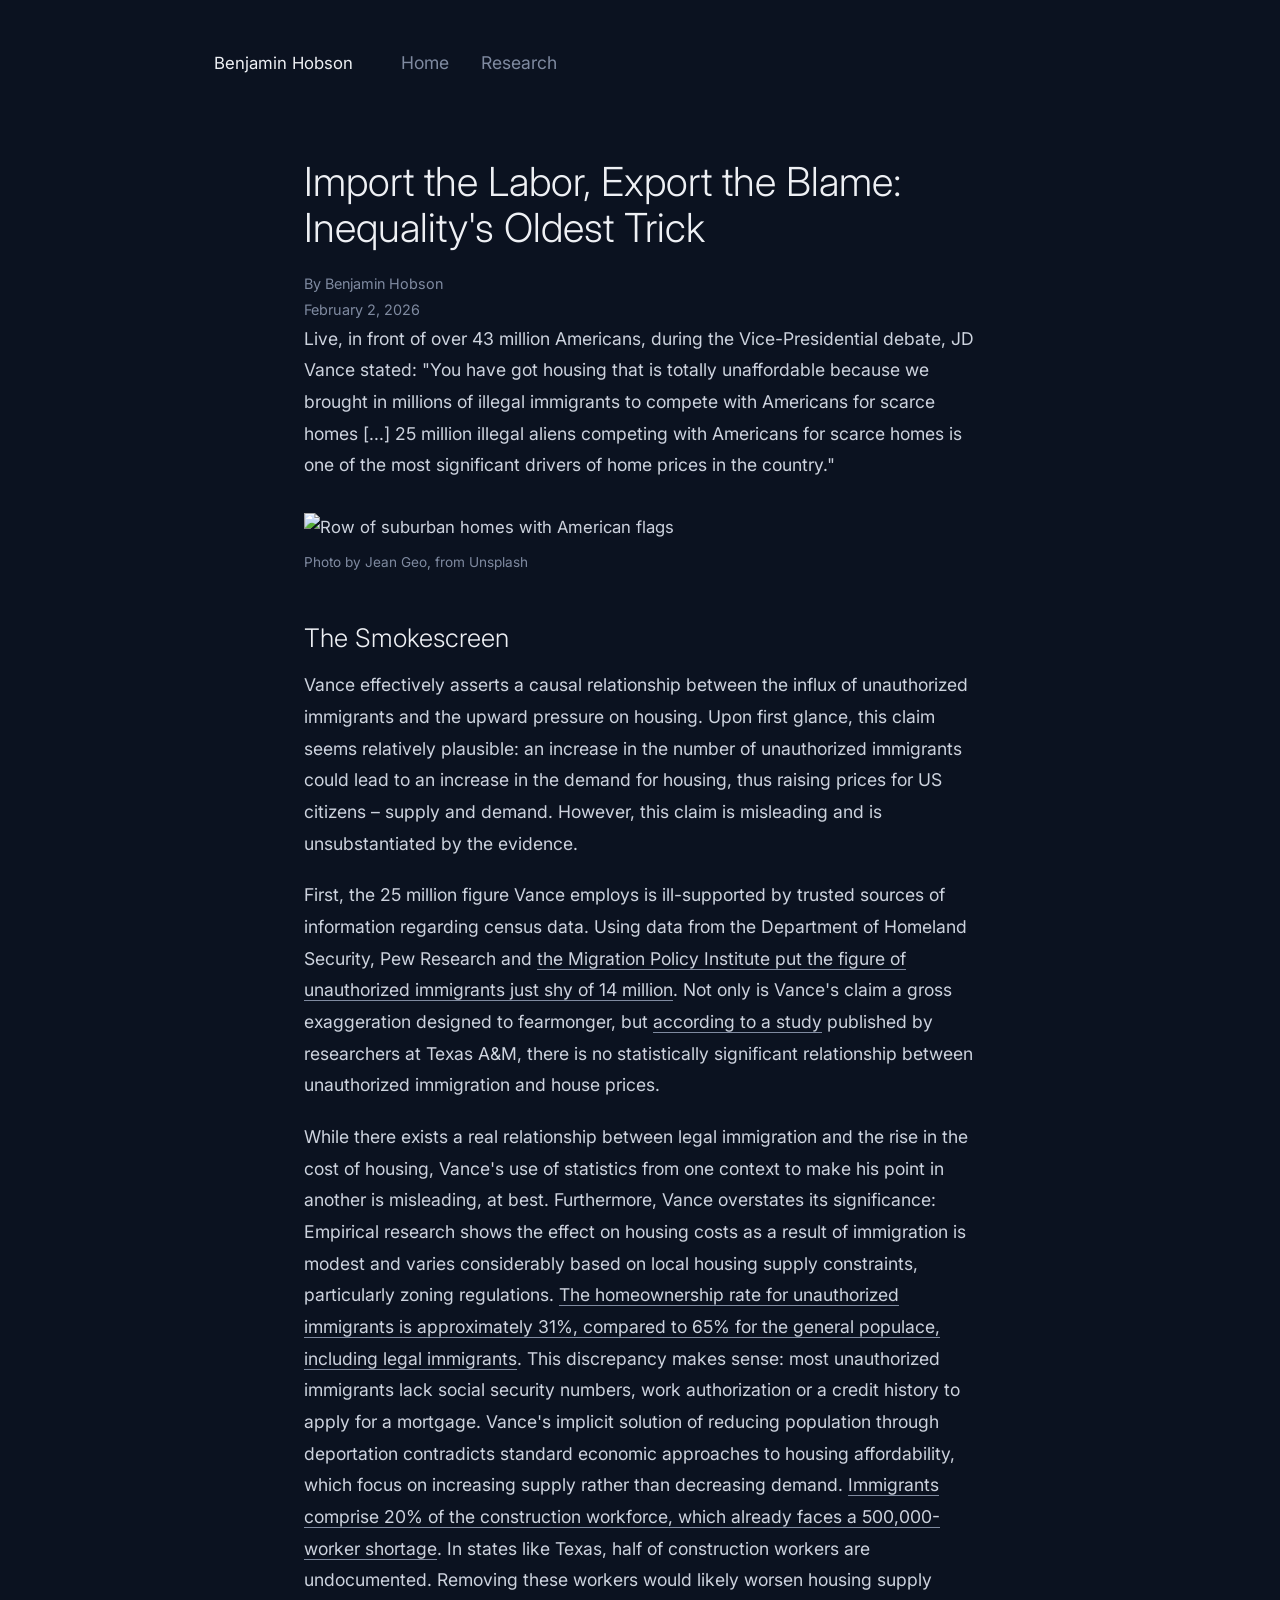
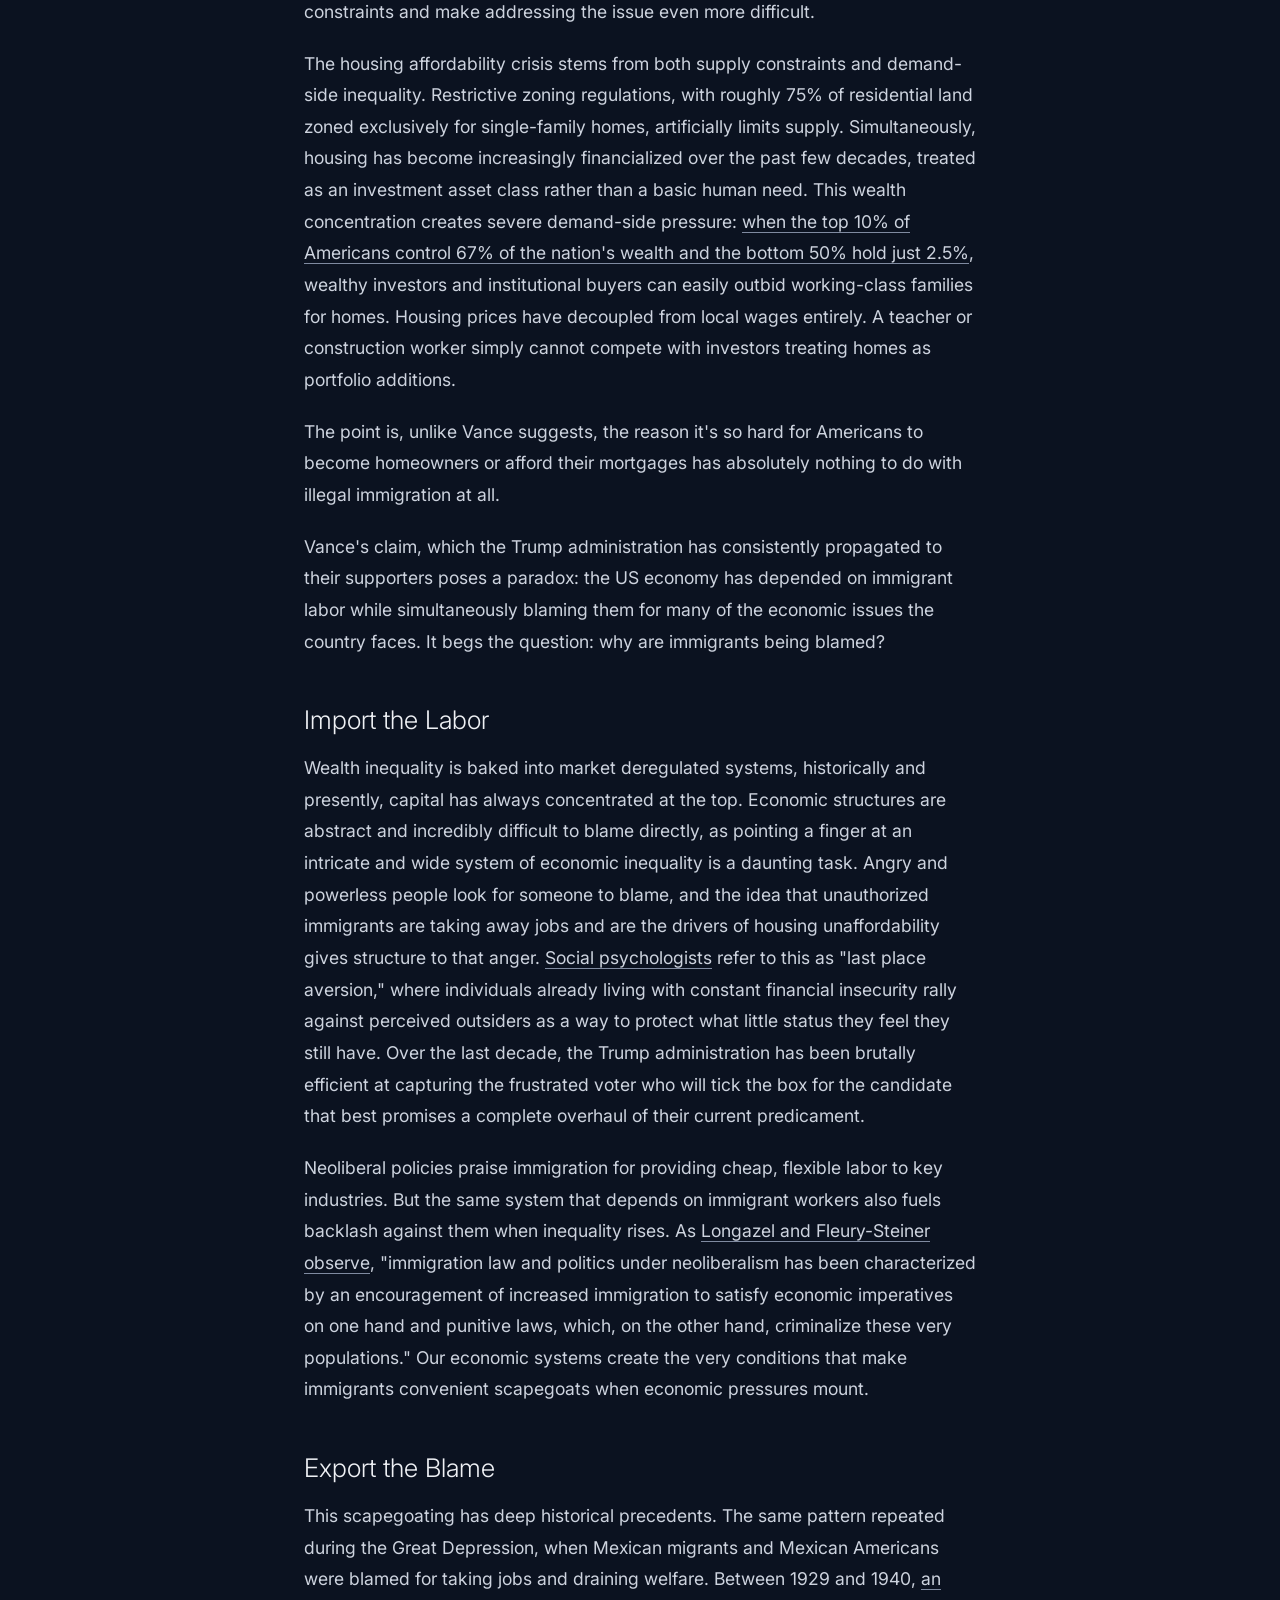
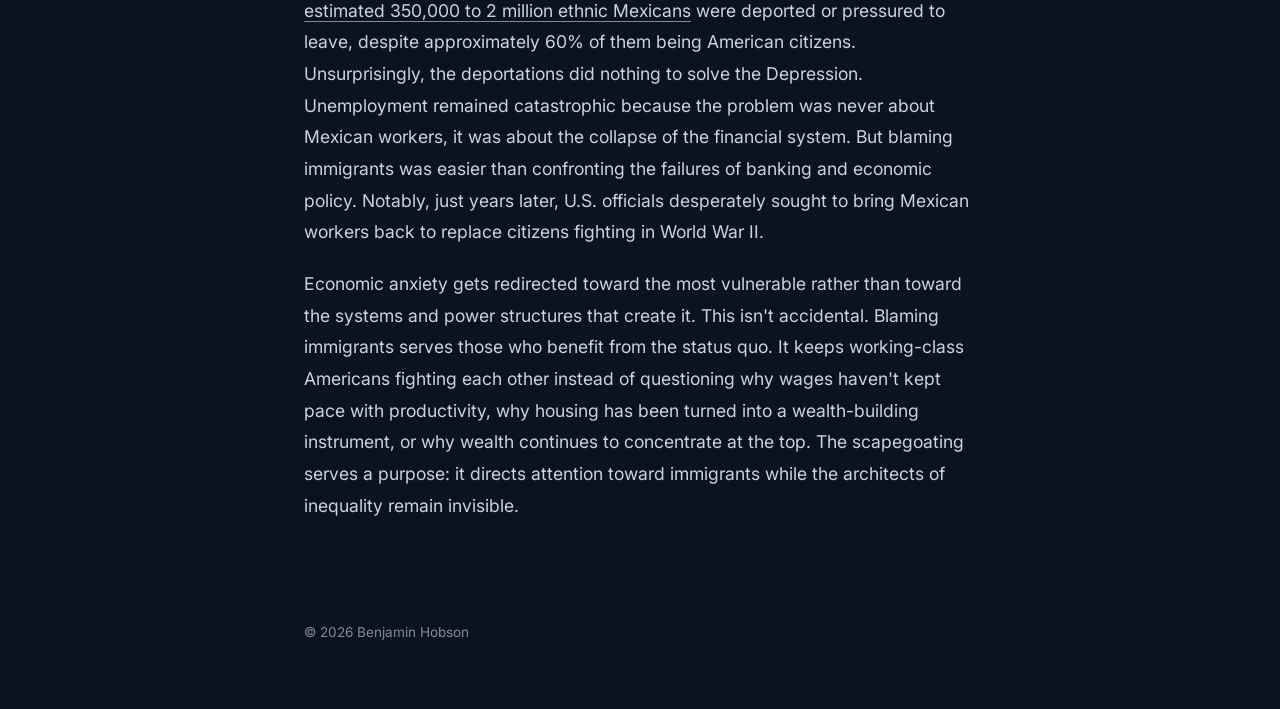
==== article1.html @ 5b6e5105 "Add files via upload" ====
<!DOCTYPE html>
<html lang="en">
<head>
<meta charset="UTF-8">
<meta name="viewport" content="width=device-width, initial-scale=1">
<title>Import the Labor, Export the Blame: Inequality's Oldest Trick | Benjamin Hobson</title>
<meta name="description" content="Import the Labor, Export the Blame: Inequality's Oldest Trick. By Benjamin Hobson.">
<meta property="og:title" content="Import the Labor, Export the Blame: Inequality's Oldest Trick | Benjamin Hobson">
<meta property="og:description" content="Import the Labor, Export the Blame: Inequality's Oldest Trick. By Benjamin Hobson.">
<meta name="theme-color" content="#0b1220">
<link rel="preconnect" href="https://fonts.googleapis.com">
<link rel="preconnect" href="https://fonts.gstatic.com" crossorigin>
<link href="https://fonts.googleapis.com/css2?family=Inter:wght@300;400&display=swap" rel="stylesheet">
<link rel="stylesheet" href="style.css">
</head>
<body>
<header><div class="wrap"><a class="site" href="index.html">Benjamin Hobson</a><nav aria-label="Main"><a href="index.html">Home</a><a href="research.html">Research</a></nav></div></header>
<main><div class="wrap">
<article class="post">
<h1>Import the Labor, Export the Blame: Inequality's Oldest Trick</h1>
<p class="byline">By Benjamin Hobson</p>
<p class="byline">February 2, 2026</p>

            

            <p>Live, in front of over 43 million Americans, during the Vice-Presidential debate, JD Vance stated: "You have got housing that is totally unaffordable because we brought in millions of illegal immigrants to compete with Americans for scarce homes [...] 25 million illegal aliens competing with Americans for scarce homes is one of the most significant drivers of home prices in the country."</p>

            <img src="housing-image.jpg" alt="Row of suburban homes with American flags" class="article-image">
            <p class="caption">Photo by Jean Geo, from Unsplash</p>

            <div class="body">
                <h2>The Smokescreen</h2>

                <p>Vance effectively asserts a causal relationship between the influx of unauthorized immigrants and the upward pressure on housing. Upon first glance, this claim seems relatively plausible: an increase in the number of unauthorized immigrants could lead to an increase in the demand for housing, thus raising prices for US citizens – supply and demand. However, this claim is misleading and is unsubstantiated by the evidence.</p>

                <p>First, the 25 million figure Vance employs is ill-supported by trusted sources of information regarding census data. Using data from the Department of Homeland Security, Pew Research and <a href="https://www.migrationpolicy.org/data/unauthorized-immigrant-population/state/US" target="_blank" rel="noopener">the Migration Policy Institute put the figure of unauthorized immigrants just shy of 14 million</a>. Not only is Vance's claim a gross exaggeration designed to fearmonger, but <a href="https://www.sciencedirect.com/science/article/pii/S1544612325001503#sec4" target="_blank" rel="noopener">according to a study</a> published by researchers at Texas A&M, there is no statistically significant relationship between unauthorized immigration and house prices.</p>

                <p>While there exists a real relationship between legal immigration and the rise in the cost of housing, Vance's use of statistics from one context to make his point in another is misleading, at best. Furthermore, Vance overstates its significance: Empirical research shows the effect on housing costs as a result of immigration is modest and varies considerably based on local housing supply constraints, particularly zoning regulations. <a href="https://www.migrationpolicy.org/data/unauthorized-immigrant-population/state/US" target="_blank" rel="noopener">The homeownership rate for unauthorized immigrants is approximately 31%, compared to 65% for the general populace, including legal immigrants</a>. This discrepancy makes sense: most unauthorized immigrants lack social security numbers, work authorization or a credit history to apply for a mortgage. Vance's implicit solution of reducing population through deportation contradicts standard economic approaches to housing affordability, which focus on increasing supply rather than decreasing demand. <a href="https://limos.engin.umich.edu/deitabase/2024/05/28/undocumented-construction-workers-us/" target="_blank" rel="noopener">Immigrants comprise 20% of the construction workforce, which already faces a 500,000-worker shortage</a>. In states like Texas, half of construction workers are undocumented. Removing these workers would likely worsen housing supply constraints and make addressing the issue even more difficult.</p>

                <p>The housing affordability crisis stems from both supply constraints and demand-side inequality. Restrictive zoning regulations, with roughly 75% of residential land zoned exclusively for single-family homes, artificially limits supply. Simultaneously, housing has become increasingly financialized over the past few decades, treated as an investment asset class rather than a basic human need. This wealth concentration creates severe demand-side pressure: <a href="https://www.federalreserve.gov/releases/z1/dataviz/dfa/distribute/table/#quarter:143;series:Net%20worth;demographic:networth;population:all;units:shares" target="_blank" rel="noopener">when the top 10% of Americans control 67% of the nation's wealth and the bottom 50% hold just 2.5%</a>, wealthy investors and institutional buyers can easily outbid working-class families for homes. Housing prices have decoupled from local wages entirely. A teacher or construction worker simply cannot compete with investors treating homes as portfolio additions.</p>

                <p>The point is, unlike Vance suggests, the reason it's so hard for Americans to become homeowners or afford their mortgages has absolutely nothing to do with illegal immigration at all.</p>

                <p>Vance's claim, which the Trump administration has consistently propagated to their supporters poses a paradox: the US economy has depended on immigrant labor while simultaneously blaming them for many of the economic issues the country faces. It begs the question: why are immigrants being blamed?</p>

                <h2>Import the Labor</h2>

                <p>Wealth inequality is baked into market deregulated systems, historically and presently, capital has always concentrated at the top. Economic structures are abstract and incredibly difficult to blame directly, as pointing a finger at an intricate and wide system of economic inequality is a daunting task. Angry and powerless people look for someone to blame, and the idea that unauthorized immigrants are taking away jobs and are the drivers of housing unaffordability gives structure to that anger. <a href="https://www.nber.org/system/files/working_papers/w17234/w17234.pdf" target="_blank" rel="noopener">Social psychologists</a> refer to this as "last place aversion," where individuals already living with constant financial insecurity rally against perceived outsiders as a way to protect what little status they feel they still have. Over the last decade, the Trump administration has been brutally efficient at capturing the frustrated voter who will tick the box for the candidate that best promises a complete overhaul of their current predicament.</p>

                <p>Neoliberal policies praise immigration for providing cheap, flexible labor to key industries. But the same system that depends on immigrant workers also fuels backlash against them when inequality rises. As <a href="https://www.researchgate.net/publication/258192314_Beware_of_notarios_Neoliberal_governance_of_immigrants_as_crime_victims" target="_blank" rel="noopener">Longazel and Fleury-Steiner observe</a>, "immigration law and politics under neoliberalism has been characterized by an encouragement of increased immigration to satisfy economic imperatives on one hand and punitive laws, which, on the other hand, criminalize these very populations." Our economic systems create the very conditions that make immigrants convenient scapegoats when economic pressures mount.</p>

                <h2>Export the Blame</h2>

                <p>This scapegoating has deep historical precedents. The same pattern repeated during the Great Depression, when Mexican migrants and Mexican Americans were blamed for taking jobs and draining welfare. Between 1929 and 1940, <a href="https://history.stanford.edu/news/1930s-repatriation-mexicans-ana-minian" target="_blank" rel="noopener">an estimated 350,000 to 2 million ethnic Mexicans</a> were deported or pressured to leave, despite approximately 60% of them being American citizens. Unsurprisingly, the deportations did nothing to solve the Depression. Unemployment remained catastrophic because the problem was never about Mexican workers, it was about the collapse of the financial system. But blaming immigrants was easier than confronting the failures of banking and economic policy. Notably, just years later, U.S. officials desperately sought to bring Mexican workers back to replace citizens fighting in World War II.</p>

                <p>Economic anxiety gets redirected toward the most vulnerable rather than toward the systems and power structures that create it. This isn't accidental. Blaming immigrants serves those who benefit from the status quo. It keeps working-class Americans fighting each other instead of questioning why wages haven't kept pace with productivity, why housing has been turned into a wealth-building instrument, or why wealth continues to concentrate at the top. The scapegoating serves a purpose: it directs attention toward immigrants while the architects of inequality remain invisible.</p>
            </div>
        
</article>
</div></main>
<footer><div class="wrap">&copy; 2026 Benjamin Hobson</div></footer>
</body>
</html>
---- style.css ----
:root{--bg:#0b1220;--text:#cdd3de;--strong:#eef0f4;--muted:#7f8aa0;--accent:#7da2d6;--line:#1b2740}
*{box-sizing:border-box;margin:0;padding:0}
html{background:var(--bg)}
body{font:400 1.05rem/1.75 Inter,system-ui,-apple-system,"Segoe UI",sans-serif;color:var(--text);-webkit-font-smoothing:antialiased}
.wrap{max-width:720px;margin:0 auto;padding:0 1.5rem}
header .wrap{max-width:900px;display:flex;flex-wrap:wrap;align-items:baseline;gap:.75rem 3rem;padding-top:3rem}
.site{color:var(--strong);text-decoration:none}
nav{display:flex;gap:2rem}
nav a{color:var(--muted);text-decoration:none;font-size:1.1rem}
nav a:hover,nav a[aria-current="page"]{color:var(--strong)}
main{padding:5rem 0 4rem}
h1{font-size:3rem;font-weight:300;line-height:1.15;color:var(--strong);margin-bottom:2.5rem}
h2{font-size:2rem;font-weight:300;line-height:1.2;color:var(--strong);margin:6rem 0 2rem}
p{margin-bottom:1.25rem}
.lead{font-size:1.35rem;font-weight:300;line-height:1.7}
a{color:inherit;text-decoration-color:var(--muted);text-underline-offset:4px}
a:hover{color:var(--accent);text-decoration-color:var(--accent)}
a:focus-visible{outline:2px solid var(--accent);outline-offset:3px;border-radius:2px}
.entry{margin-bottom:3rem}
.title{font-size:1.6rem;font-weight:300;line-height:1.3;color:var(--strong);margin-bottom:.4rem}
.title a{color:inherit;text-decoration:none}
.title a:hover{color:var(--accent)}
.meta{color:var(--muted);font-size:.9rem;margin-bottom:.6rem}
.desc{margin:0}
ul.plain{list-style:none}
ul.plain li{margin-bottom:.9rem}
.contact{display:flex;flex-wrap:wrap;gap:1.5rem;margin-top:1.5rem}
footer{padding:1rem 0 4rem;color:var(--muted);font-size:.85rem}
/* Article pages */
.post h1{font-size:2.5rem;margin-bottom:1.25rem}
.post .byline{color:var(--muted);font-size:.9rem;margin:0}
.post .byline:last-of-type{margin-bottom:2.5rem}
.post .body,.post>p{font-size:1.1rem;line-height:1.8}
.post h2{font-size:1.6rem;margin:3rem 0 1rem}
.post img{display:block;width:100%;max-height:420px;object-fit:cover;margin:2rem 0 .5rem}
.post .caption{color:var(--muted);font-size:.85rem;margin-bottom:2rem}
.post .disclaimer{color:var(--muted);font-size:.9rem;border-top:1px solid var(--line);padding-top:1.25rem;margin-top:2rem}
@media(max-width:560px){h1{font-size:2.2rem}.post h1{font-size:2rem}.lead{font-size:1.15rem}h2{font-size:1.6rem;margin-top:4.5rem}main{padding-top:3.5rem}header .wrap{padding-top:2rem}}
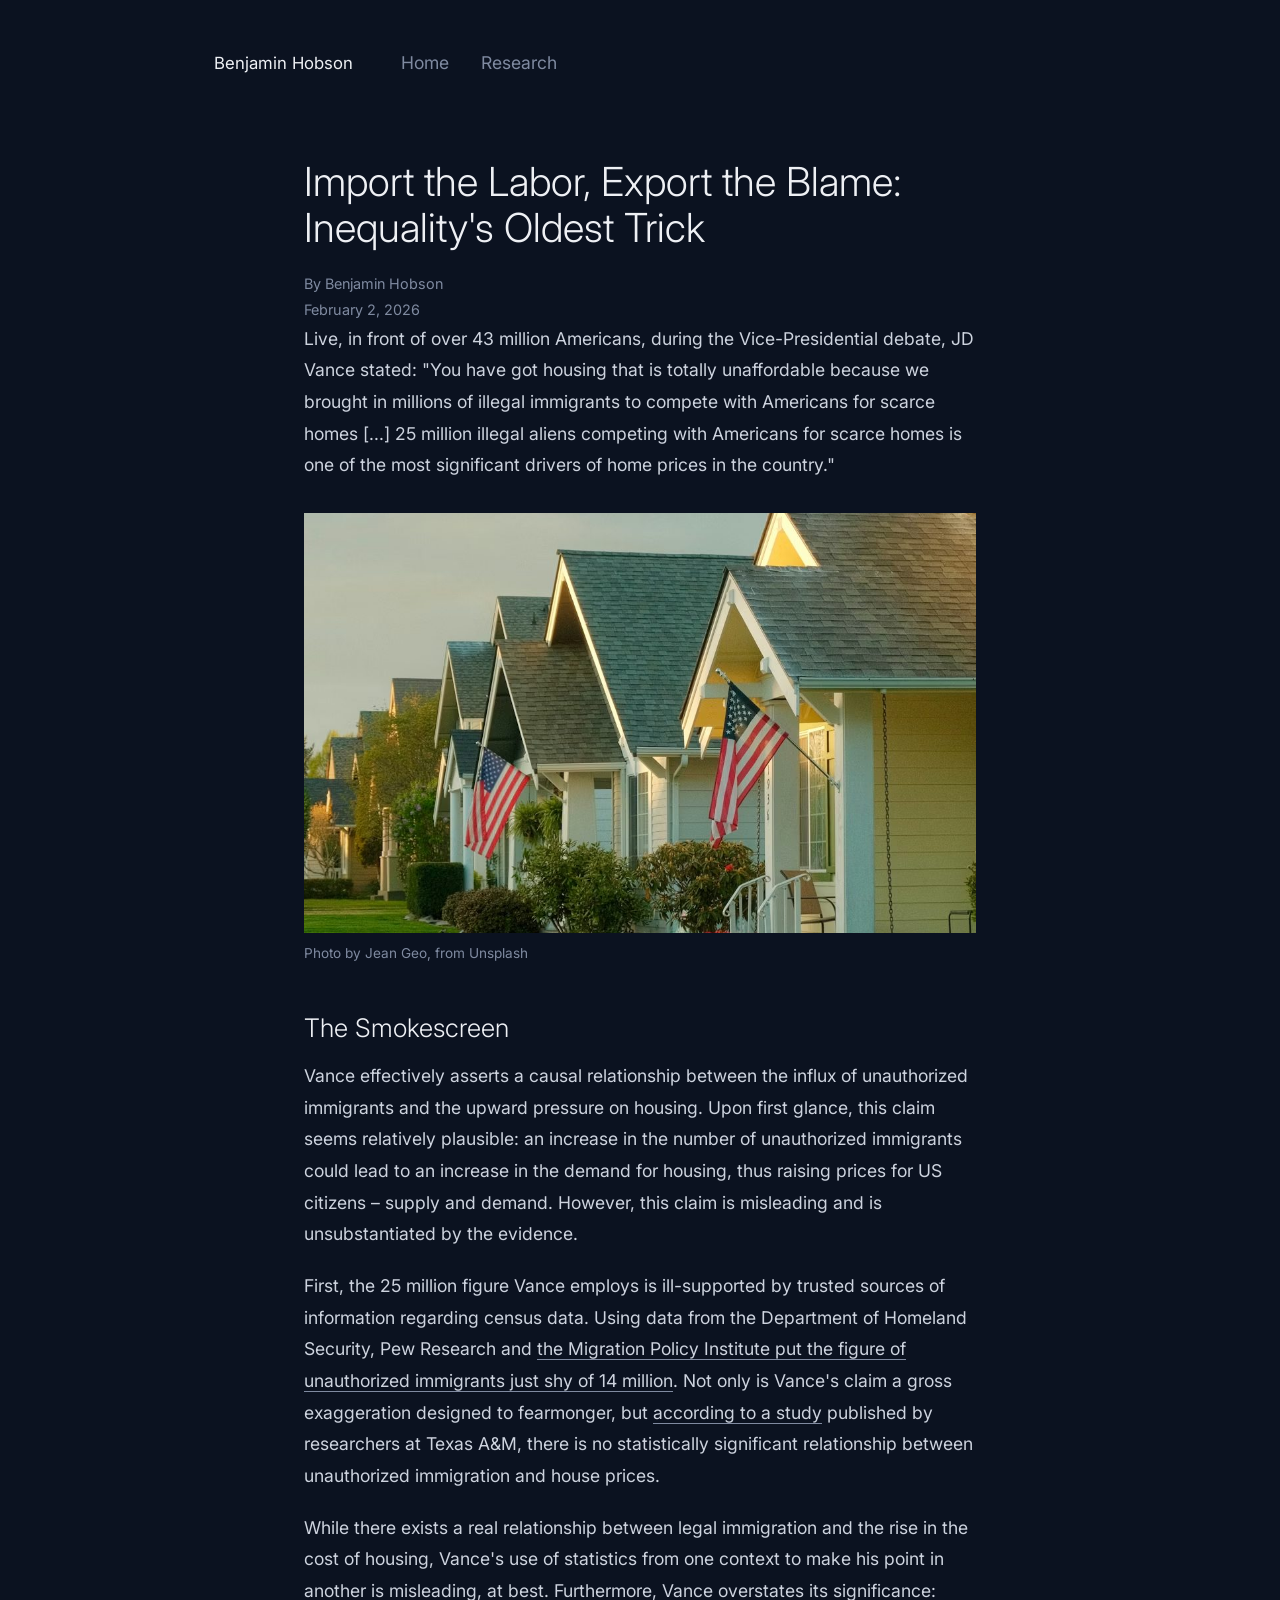
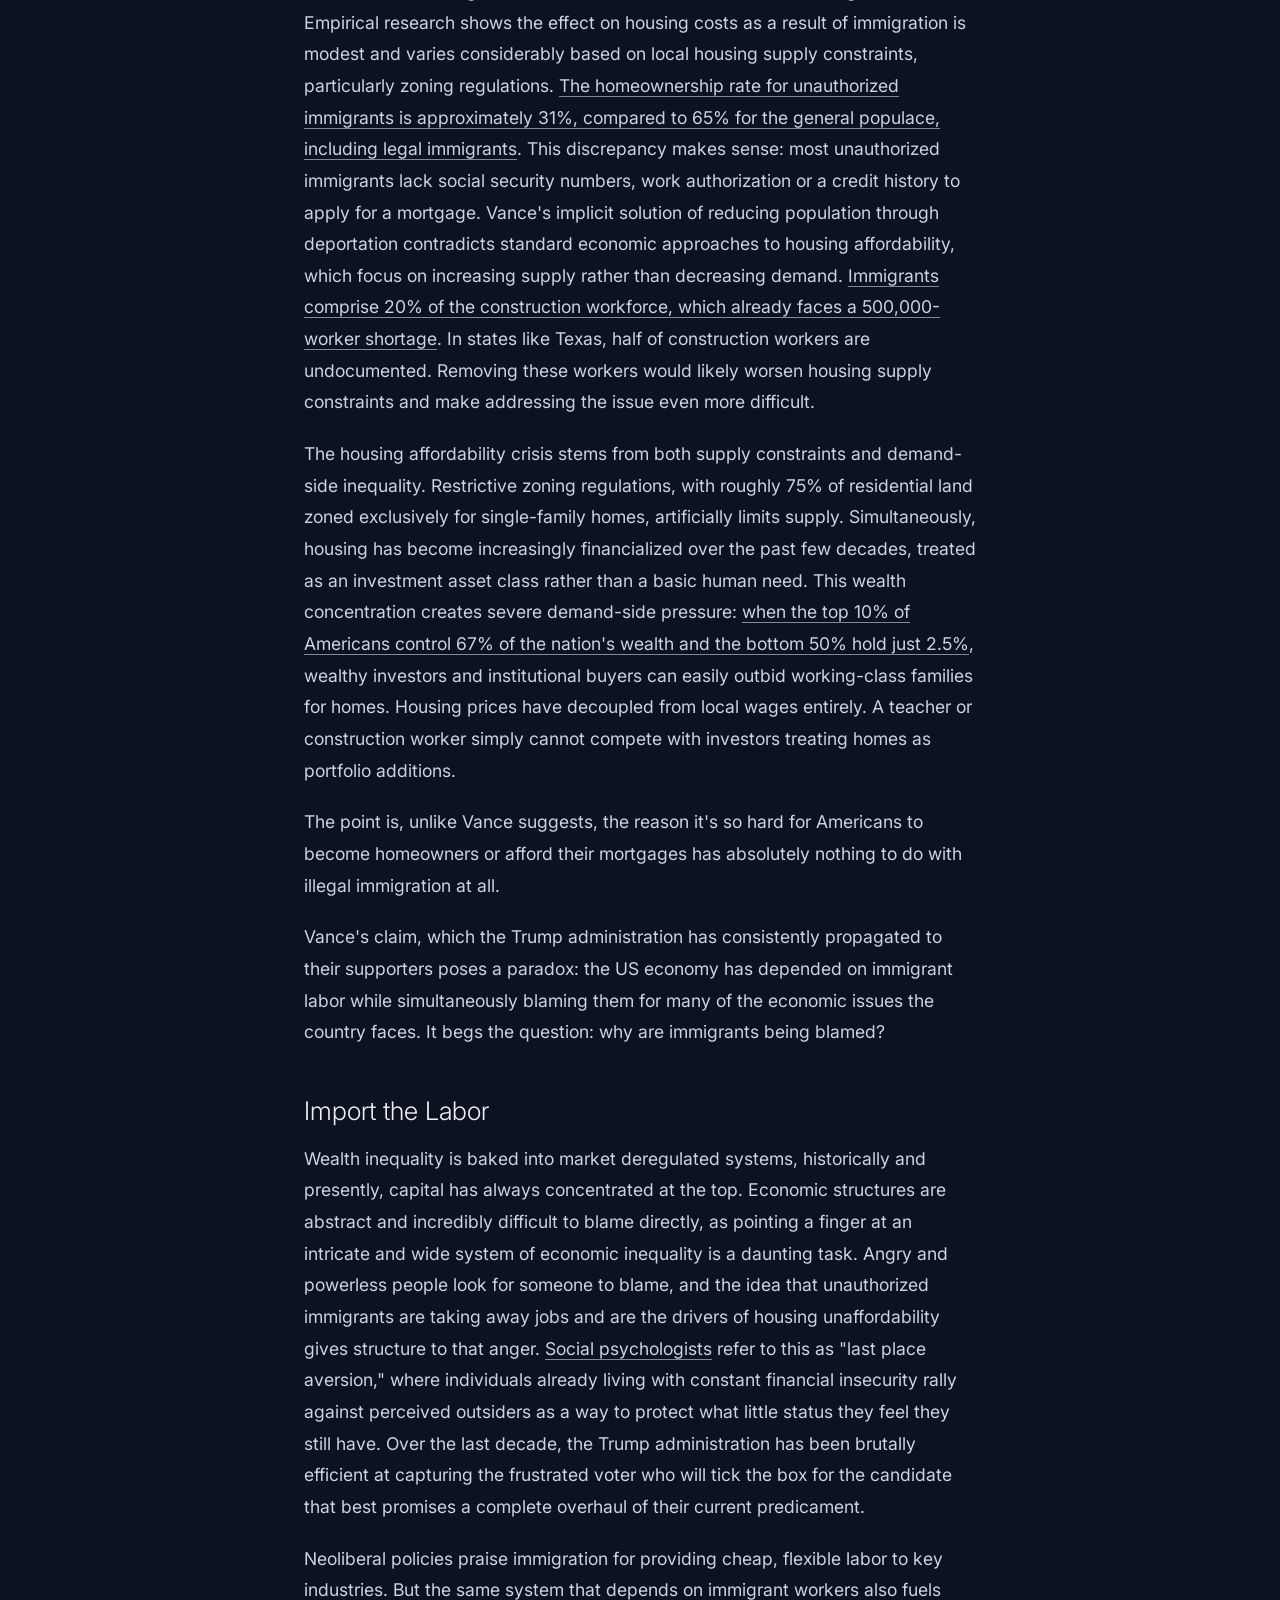
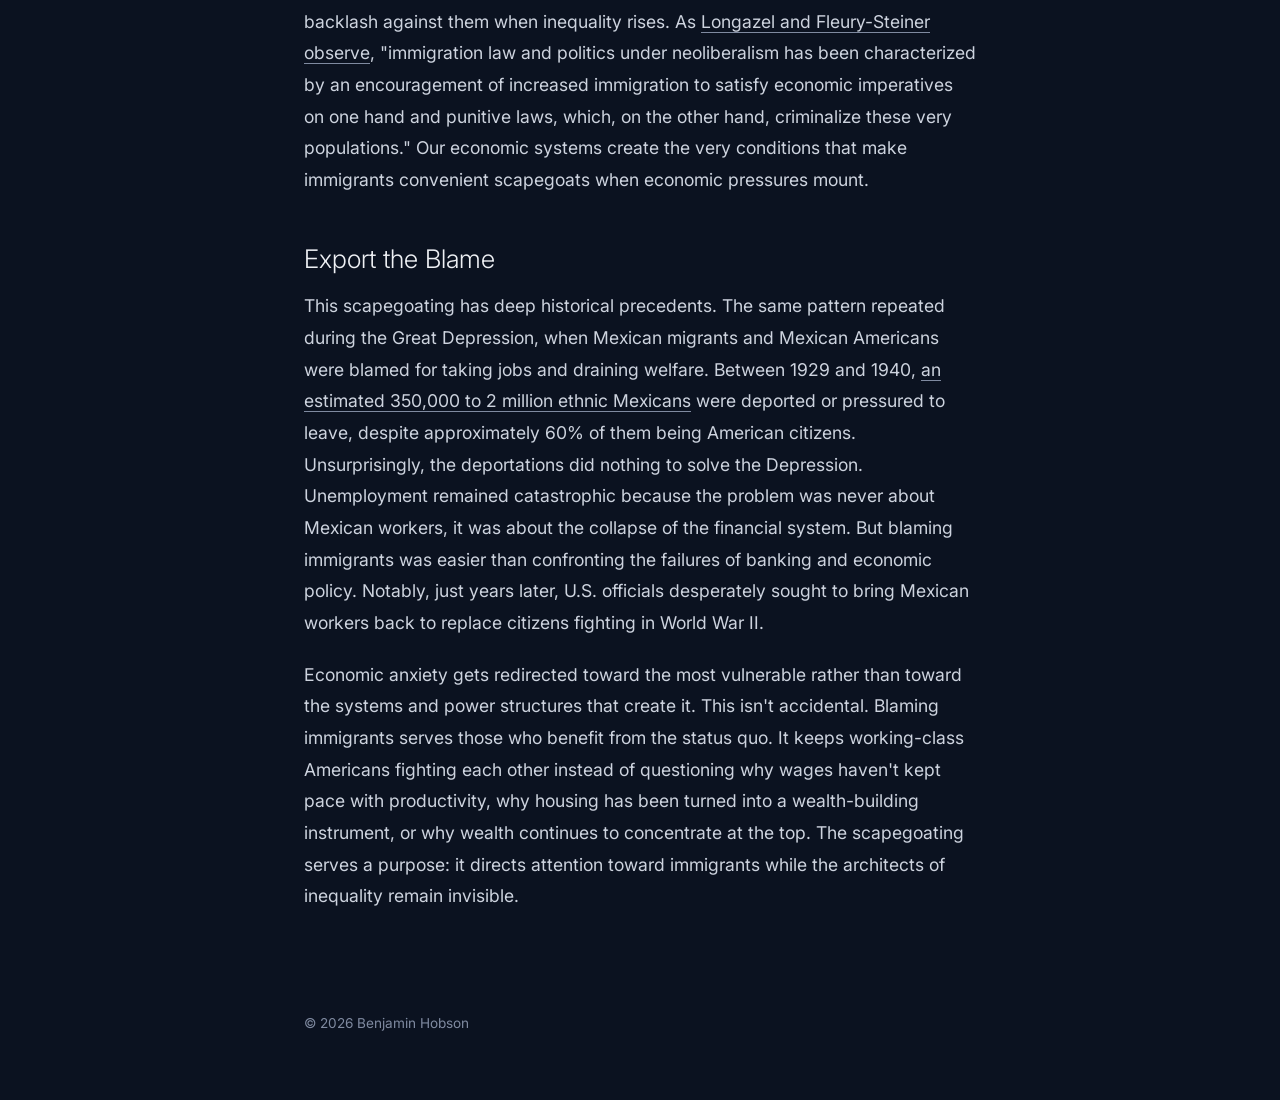
==== commit 11799efb: "Add bio, email, profile photo, article images and favicons Co-Authored-By: Claude Opus 5.5 <noreply@" ====
--- a/article1.html
+++ b/article1.html
@@ -11,6 +11,10 @@
 <link rel="preconnect" href="https://fonts.googleapis.com">
 <link rel="preconnect" href="https://fonts.gstatic.com" crossorigin>
 <link href="https://fonts.googleapis.com/css2?family=Inter:wght@300;400&display=swap" rel="stylesheet">
+<link rel="icon" href="favicon.ico" sizes="any">
+<link rel="icon" type="image/png" sizes="32x32" href="favicon-32x32.png">
+<link rel="icon" type="image/png" sizes="16x16" href="favicon-16x16.png">
+<link rel="apple-touch-icon" href="apple-touch-icon.png">
 <link rel="stylesheet" href="style.css">
 </head>
 <body>
--- a/style.css
+++ b/style.css
@@ -25,6 +25,7 @@
 ul.plain{list-style:none}
 ul.plain li{margin-bottom:.9rem}
 .contact{display:flex;flex-wrap:wrap;gap:1.5rem;margin-top:1.5rem}
+.portrait{display:block;width:100%;max-width:340px;height:auto;margin-top:2.5rem;border-radius:4px}
 footer{padding:1rem 0 4rem;color:var(--muted);font-size:.85rem}
 /* Article pages */
 .post h1{font-size:2.5rem;margin-bottom:1.25rem}
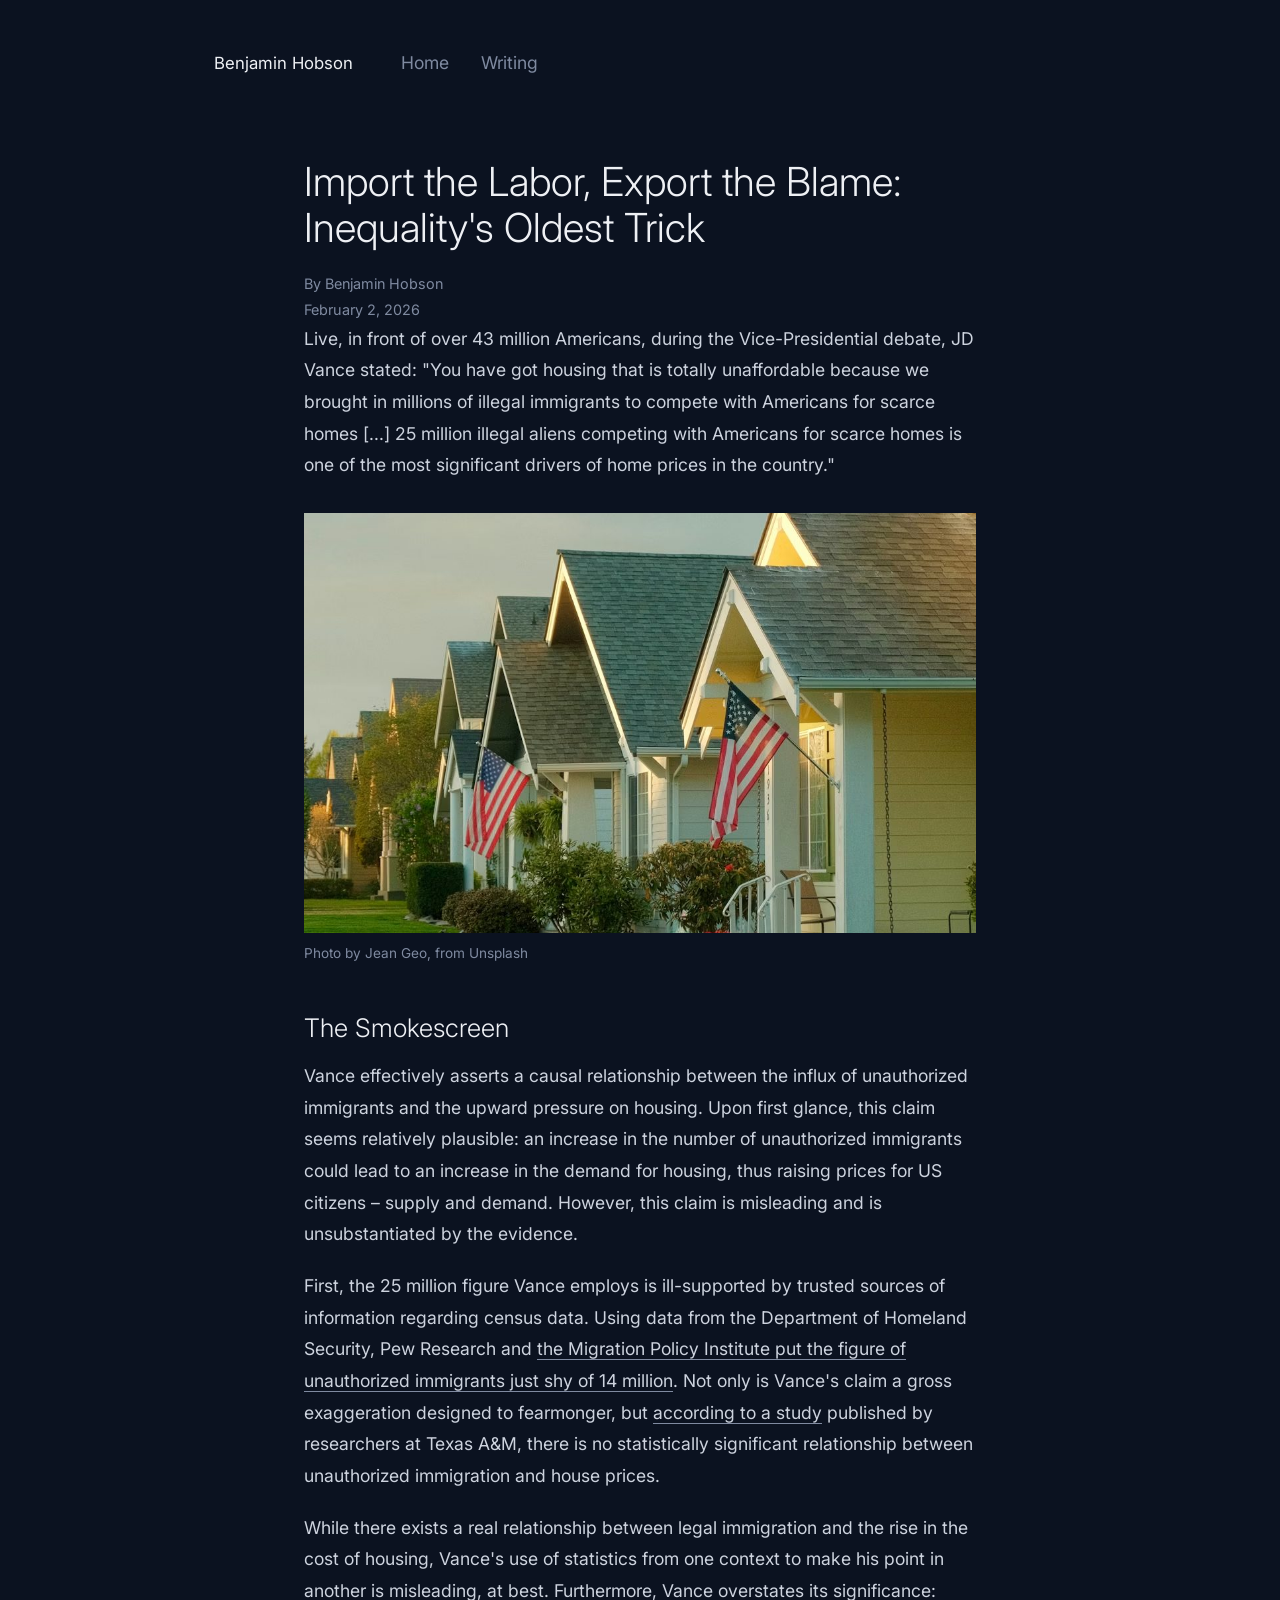
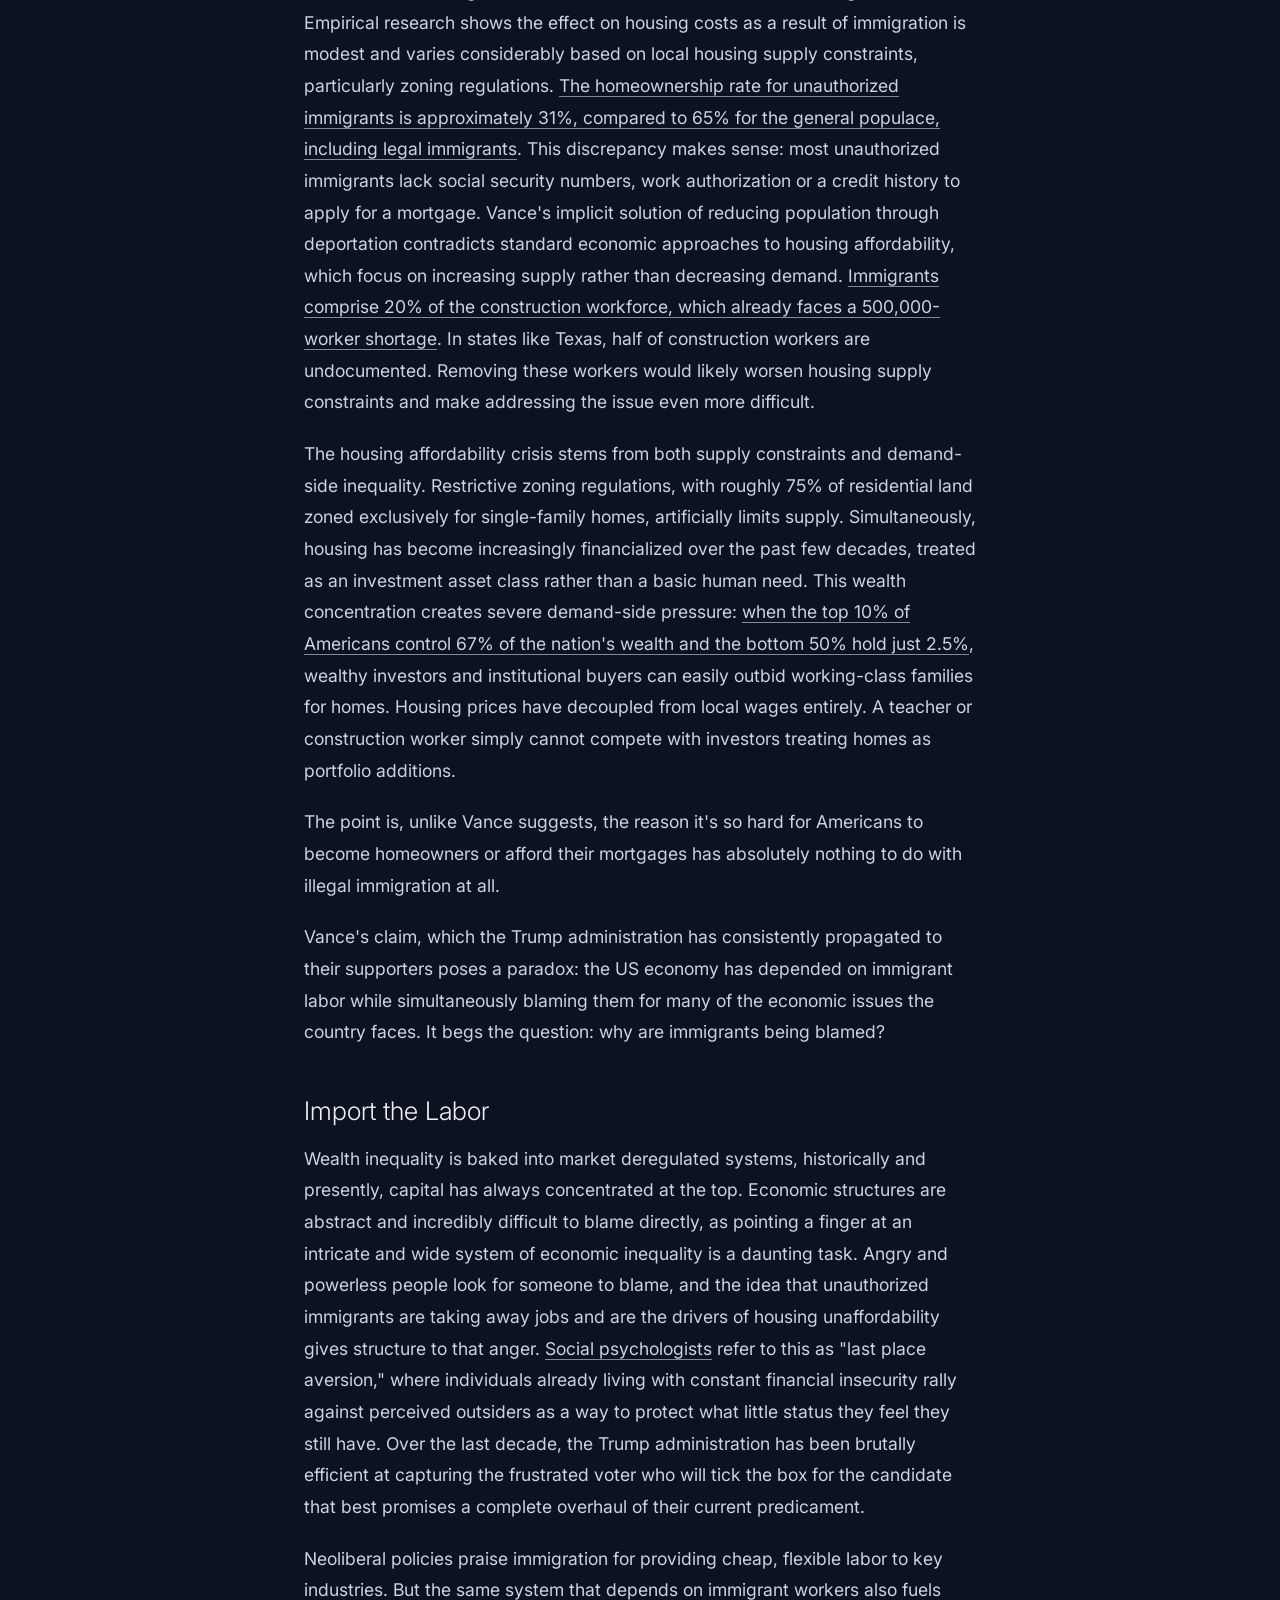
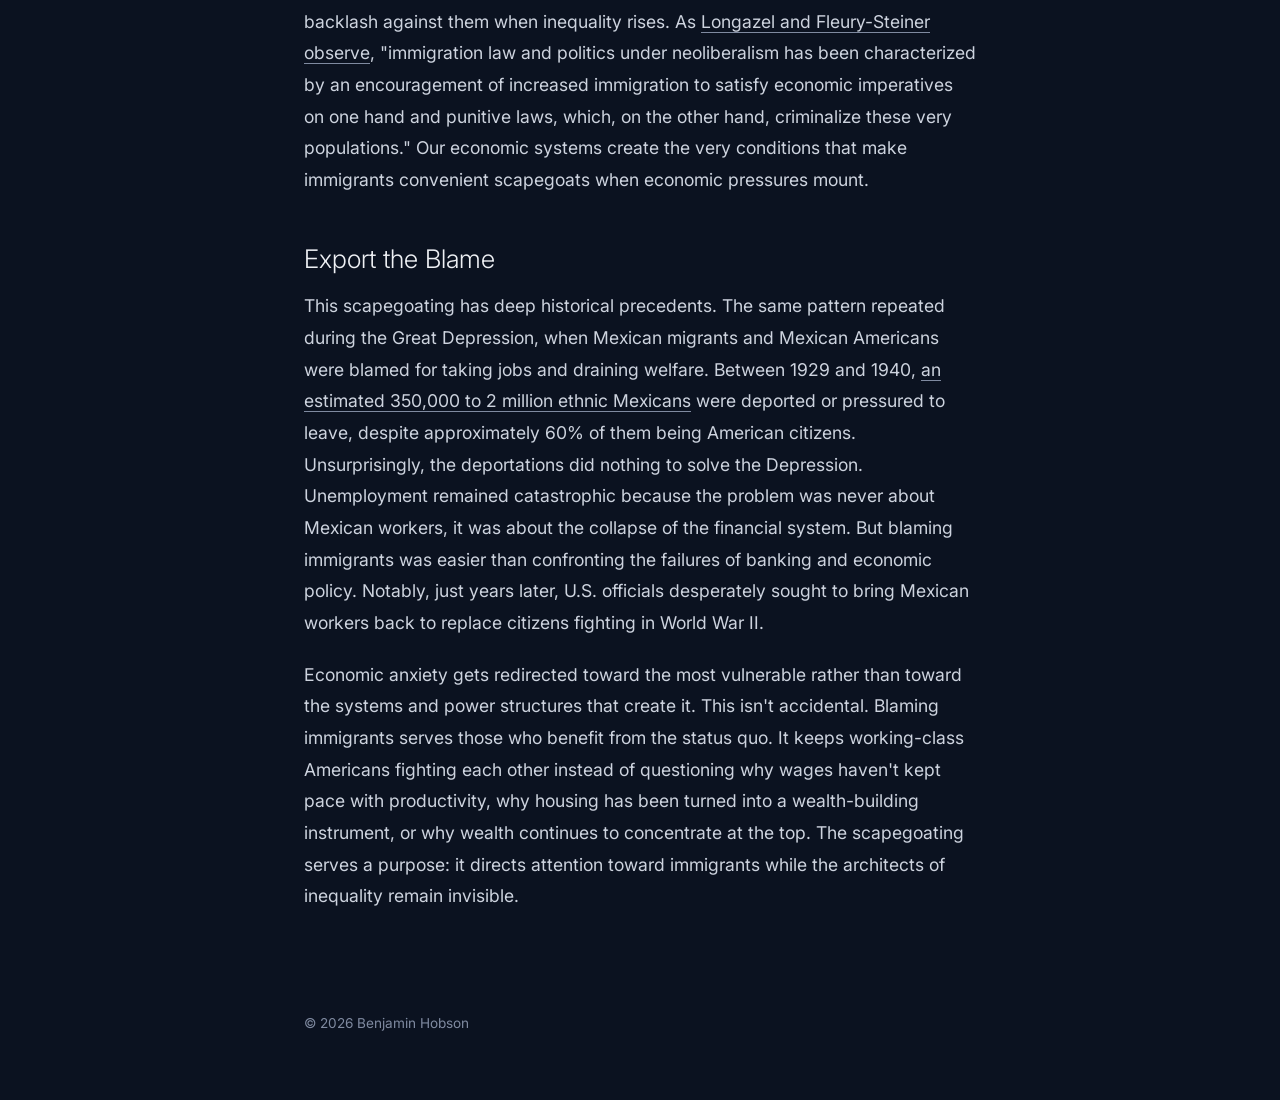
==== commit dc60b5e5: "Home + Writing structure, update Currently, remove Research page Co-Authored-By: Claude Opus 5.5 <no" ====
--- a/article1.html
+++ b/article1.html
@@ -11,14 +11,14 @@
 <link rel="preconnect" href="https://fonts.googleapis.com">
 <link rel="preconnect" href="https://fonts.gstatic.com" crossorigin>
 <link href="https://fonts.googleapis.com/css2?family=Inter:wght@300;400&display=swap" rel="stylesheet">
-<link rel="icon" href="favicon.ico" sizes="any">
-<link rel="icon" type="image/png" sizes="32x32" href="favicon-32x32.png">
-<link rel="icon" type="image/png" sizes="16x16" href="favicon-16x16.png">
-<link rel="apple-touch-icon" href="apple-touch-icon.png">
-<link rel="stylesheet" href="style.css">
+<link rel="icon" href="favicon.ico?v=2" sizes="any">
+<link rel="icon" type="image/png" sizes="32x32" href="favicon-32x32.png?v=2">
+<link rel="icon" type="image/png" sizes="16x16" href="favicon-16x16.png?v=2">
+<link rel="apple-touch-icon" href="apple-touch-icon.png?v=2">
+<link rel="stylesheet" href="style.css?v=4">
 </head>
 <body>
-<header><div class="wrap"><a class="site" href="index.html">Benjamin Hobson</a><nav aria-label="Main"><a href="index.html">Home</a><a href="research.html">Research</a></nav></div></header>
+<header><div class="wrap"><a class="site" href="index.html">Benjamin Hobson</a><nav aria-label="Main"><a href="index.html">Home</a><a href="writing.html">Writing</a></nav></div></header>
 <main><div class="wrap">
 <article class="post">
 <h1>Import the Labor, Export the Blame: Inequality's Oldest Trick</h1>
--- a/style.css
+++ b/style.css
@@ -16,7 +16,8 @@
 a{color:inherit;text-decoration-color:var(--muted);text-underline-offset:4px}
 a:hover{color:var(--accent);text-decoration-color:var(--accent)}
 a:focus-visible{outline:2px solid var(--accent);outline-offset:3px;border-radius:2px}
-.entry{margin-bottom:3rem}
+.entry{display:grid;grid-template-columns:180px 1fr;gap:1.75rem;align-items:start;margin-bottom:3rem}
+.thumb img{display:block;width:180px;height:120px;object-fit:cover;border-radius:4px}
 .title{font-size:1.6rem;font-weight:300;line-height:1.3;color:var(--strong);margin-bottom:.4rem}
 .title a{color:inherit;text-decoration:none}
 .title a:hover{color:var(--accent)}
@@ -25,7 +26,10 @@
 ul.plain{list-style:none}
 ul.plain li{margin-bottom:.9rem}
 .contact{display:flex;flex-wrap:wrap;gap:1.5rem;margin-top:1.5rem}
-.portrait{display:block;width:100%;max-width:340px;height:auto;margin-top:2.5rem;border-radius:4px}
+.about-card{display:grid;grid-template-columns:200px 1fr;gap:2.5rem;align-items:center}
+.about-card .contact{margin-top:.5rem}
+.portrait{display:block;width:200px;height:200px;object-fit:cover;border-radius:4px}
+.more{margin-top:-1rem}
 footer{padding:1rem 0 4rem;color:var(--muted);font-size:.85rem}
 /* Article pages */
 .post h1{font-size:2.5rem;margin-bottom:1.25rem}
@@ -36,4 +40,4 @@
 .post img{display:block;width:100%;max-height:420px;object-fit:cover;margin:2rem 0 .5rem}
 .post .caption{color:var(--muted);font-size:.85rem;margin-bottom:2rem}
 .post .disclaimer{color:var(--muted);font-size:.9rem;border-top:1px solid var(--line);padding-top:1.25rem;margin-top:2rem}
-@media(max-width:560px){h1{font-size:2.2rem}.post h1{font-size:2rem}.lead{font-size:1.15rem}h2{font-size:1.6rem;margin-top:4.5rem}main{padding-top:3.5rem}header .wrap{padding-top:2rem}}
+@media(max-width:560px){.entry{grid-template-columns:1fr;gap:1rem}.thumb img{width:100%;height:180px}.about-card{grid-template-columns:1fr;gap:1.5rem}h1{font-size:2.2rem}.post h1{font-size:2rem}.lead{font-size:1.15rem}h2{font-size:1.6rem;margin-top:4.5rem}main{padding-top:3.5rem}header .wrap{padding-top:2rem}}
